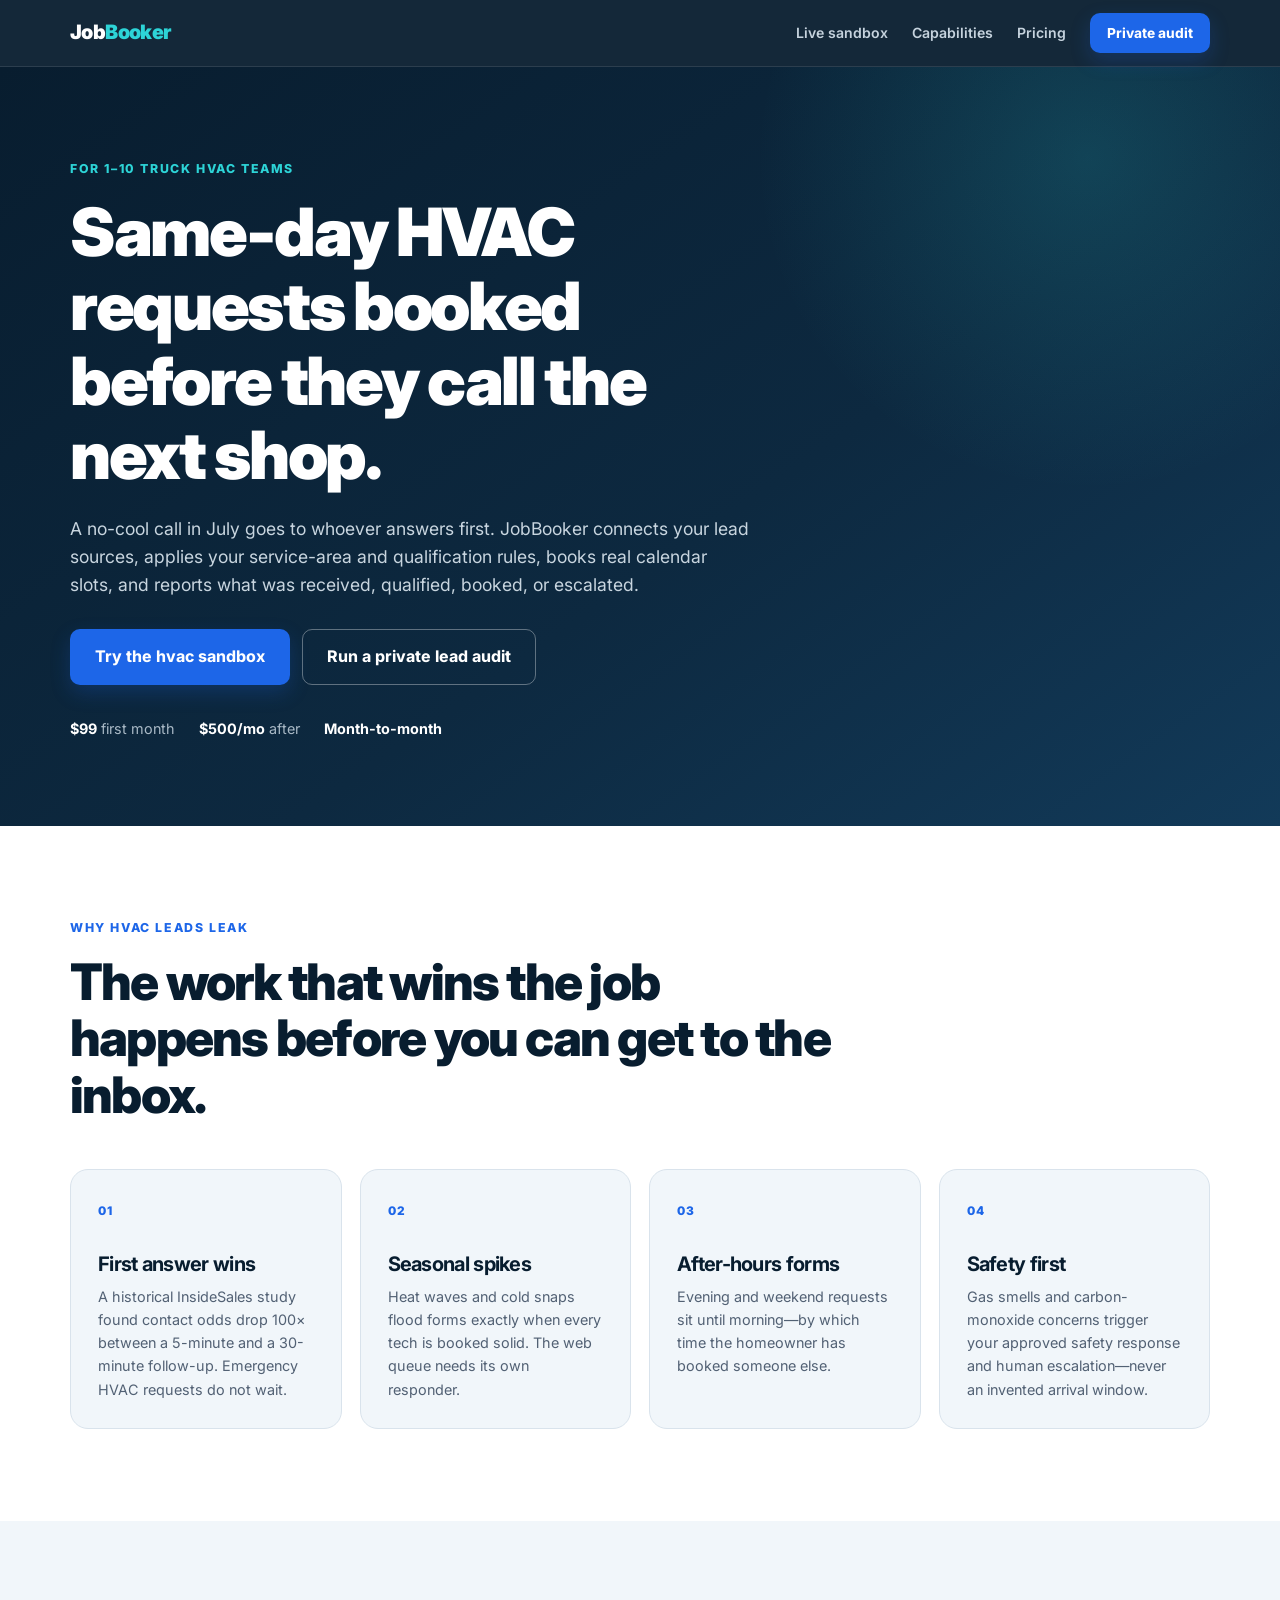
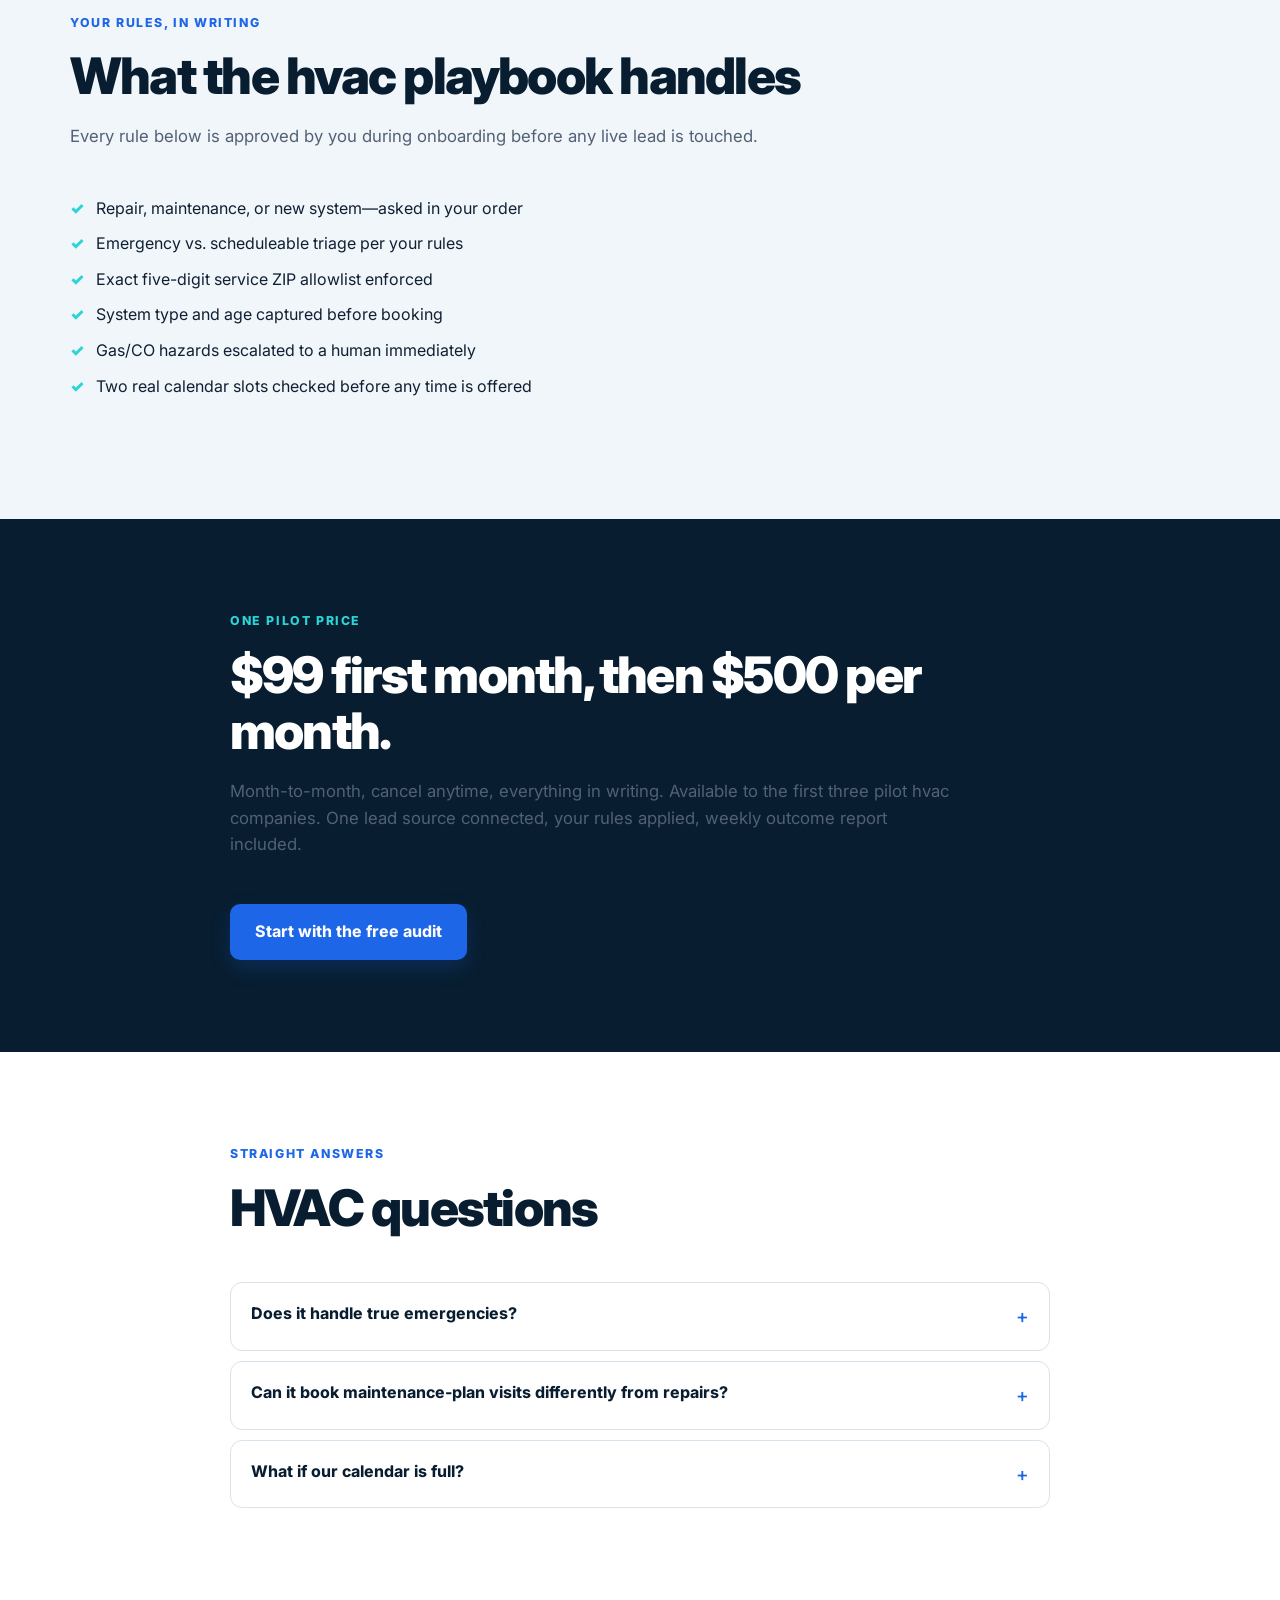
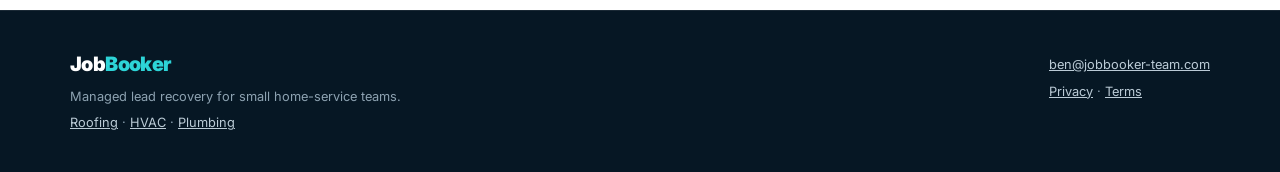
==== hvac.html @ 35c089eb "feat: add roofing, HVAC, and plumbing landing pages" ====
<!doctype html>
<html lang="en">
<head>
  <meta charset="utf-8">
  <meta name="viewport" content="width=device-width, initial-scale=1">
  <title>JobBooker for HVAC — Managed lead recovery for small HVAC teams</title>
  <meta name="description" content="Managed lead intake, HVAC-specific qualification, safe calendar booking, and outcome reporting for 1–10 truck HVAC companies. Pilot: $99 first month, then $500/month.">
  <link rel="canonical" href="https://getjobbooker.com/hvac.html">
  <link rel="icon" href="data:image/svg+xml,%3Csvg xmlns='http://www.w3.org/2000/svg' viewBox='0 0 64 64'%3E%3Crect width='64' height='64' rx='14' fill='%230b1f33'/%3E%3Ctext x='32' y='44' font-family='Arial,sans-serif' font-size='34' font-weight='800' fill='%2322d3ee' text-anchor='middle'%3EJ%3C/text%3E%3C/svg%3E">
  <meta property="og:type" content="website">
  <meta property="og:url" content="https://getjobbooker.com/hvac.html">
  <meta property="og:title" content="JobBooker for HVAC — Managed lead recovery for small HVAC teams">
  <meta property="og:description" content="Managed lead intake, HVAC-specific qualification, safe calendar booking, and outcome reporting for 1–10 truck HVAC companies. Pilot: $99 first month, then $500/month.">
  <meta property="og:image" content="https://getjobbooker.com/og-image.jpg">
  <meta name="twitter:card" content="summary_large_image">
  <script type="application/ld+json">
  {
    "@context":"https://schema.org",
    "@type":"Service",
    "name":"JobBooker managed lead-recovery pilot for hvac companies",
    "url":"https://getjobbooker.com/hvac.html",
    "description":"Managed lead intake, HVAC-specific qualification, safe calendar booking, and outcome reporting for 1–10 truck HVAC companies. Pilot: $99 first month, then $500/month.",
    "provider":{"@type":"Organization","name":"JobBooker","url":"https://getjobbooker.com/","email":"ben@jobbooker-team.com"},
    "areaServed":"US",
    "offers":{"@type":"Offer","name":"Pilot","price":"99","priceCurrency":"USD","description":"$99 first month, then $500 per month, month-to-month, for the first three pilot companies per trade."}
  }
  </script>
  <link rel="preconnect" href="https://fonts.googleapis.com">
  <link rel="preconnect" href="https://fonts.gstatic.com" crossorigin>
  <link href="https://fonts.googleapis.com/css2?family=Inter:wght@400;500;600;700;800;900&display=swap" rel="stylesheet">
  <link rel="stylesheet" href="styles.css?v=2">
</head>
<body>
  <a class="skip-link" href="#main">Skip to content</a>
  <nav aria-label="Main navigation">
    <div class="wrap nav-inner">
      <a class="logo" href="index.html" aria-label="JobBooker home">Job<span>Booker</span></a>
      <div class="nav-links">
        <a href="index.html#sandbox">Live sandbox</a>
        <a href="index.html#capabilities">Capabilities</a>
        <a href="index.html#pricing">Pricing</a>
        <a class="button button-small" href="index.html#audit">Private audit</a>
      </div>
    </div>
  </nav>

  <main id="main">
    <header class="hero">
      <div class="wrap">
        <p class="eyebrow">For 1–10 truck hvac teams</p>
        <h1>Same-day HVAC requests booked before they call the next shop.</h1>
        <p class="hero-copy">A no-cool call in July goes to whoever answers first. JobBooker connects your lead sources, applies your service-area and qualification rules, books real calendar slots, and reports what was received, qualified, booked, or escalated.</p>
        <div class="button-row">
          <a class="button button-large" href="index.html#sandbox">Try the hvac sandbox</a>
          <a class="button button-large button-outline" href="index.html#audit">Run a private lead audit</a>
        </div>
        <ul class="hero-points" aria-label="Pilot terms">
          <li><strong>$99</strong> first month</li>
          <li><strong>$500/mo</strong> after</li>
          <li><strong>Month-to-month</strong></li>
        </ul>
      </div>
    </header>

    <section class="section" id="why">
      <div class="wrap">
        <div class="section-heading">
          <p class="eyebrow">Why hvac leads leak</p>
          <h2>The work that wins the job happens before you can get to the inbox.</h2>
        </div>
        <div class="feature-grid">
          <article class="feature-card"><span>01</span><h3>First answer wins</h3><p>A historical InsideSales study found contact odds drop 100× between a 5-minute and a 30-minute follow-up. Emergency HVAC requests do not wait.</p></article>
          <article class="feature-card"><span>02</span><h3>Seasonal spikes</h3><p>Heat waves and cold snaps flood forms exactly when every tech is booked solid. The web queue needs its own responder.</p></article>
          <article class="feature-card"><span>03</span><h3>After-hours forms</h3><p>Evening and weekend requests sit until morning—by which time the homeowner has booked someone else.</p></article>
          <article class="feature-card"><span>04</span><h3>Safety first</h3><p>Gas smells and carbon-monoxide concerns trigger your approved safety response and human escalation—never an invented arrival window.</p></article>
        </div>
      </div>
    </section>

    <section class="section section-soft" id="playbook">
      <div class="wrap">
        <div class="section-heading">
          <p class="eyebrow">Your rules, in writing</p>
          <h2>What the hvac playbook handles</h2>
          <p>Every rule below is approved by you during onboarding before any live lead is touched.</p>
        </div>
        <ul class="plain-list wrap narrow">
          <li>Repair, maintenance, or new system—asked in your order</li>
          <li>Emergency vs. scheduleable triage per your rules</li>
          <li>Exact five-digit service ZIP allowlist enforced</li>
          <li>System type and age captured before booking</li>
          <li>Gas/CO hazards escalated to a human immediately</li>
          <li>Two real calendar slots checked before any time is offered</li>
        </ul>
      </div>
    </section>

    <section class="section section-dark" id="pricing">
      <div class="wrap narrow">
        <div class="section-heading">
          <p class="eyebrow">One pilot price</p>
          <h2>$99 first month, then $500 per month.</h2>
          <p>Month-to-month, cancel anytime, everything in writing. Available to the first three pilot hvac companies. One lead source connected, your rules applied, weekly outcome report included.</p>
        </div>
        <div class="button-row">
          <a class="button button-large" href="index.html#audit">Start with the free audit</a>
        </div>
      </div>
    </section>

    <section class="section" id="faq">
      <div class="wrap narrow">
        <div class="section-heading"><p class="eyebrow">Straight answers</p><h2>HVAC questions</h2></div>
        <div class="faq">
          <details><summary>Does it handle true emergencies?</summary><p>It acknowledges them in under a minute, delivers your approved safety wording, and escalates to your on-call contact. It does not promise arrival times.</p></details>
          <details><summary>Can it book maintenance-plan visits differently from repairs?</summary><p>Yes. Visit types, durations, notice windows, and availability are configured per your playbook during onboarding.</p></details>
          <details><summary>What if our calendar is full?</summary><p>The booking stays unconfirmed and escalated. The lead is told the time was not confirmed, and you get the failure path—no imaginary bookings.</p></details>
        </div>
      </div>
    </section>
  </main>

  <footer>
    <div class="wrap footer-grid">
      <div><a class="logo" href="index.html">Job<span>Booker</span></a><p>Managed lead recovery for small home-service teams.</p>
      <p><a href="roofing.html">Roofing</a> · <a href="hvac.html">HVAC</a> · <a href="plumbing.html">Plumbing</a></p></div>
      <div><p><a href="mailto:ben@jobbooker-team.com">ben@jobbooker-team.com</a></p><p><a href="privacy.html">Privacy</a> · <a href="terms.html">Terms</a></p></div>
    </div>
  </footer>
</body>
</html>
---- styles.css ----
:root {
  --navy: #081d2f;
  --navy-2: #0d2940;
  --navy-3: #123a59;
  --blue: #1d66e8;
  --blue-dark: #1553c1;
  --cyan: #2dd4d7;
  --ink: #102033;
  --muted: #526174;
  --soft: #f1f6fa;
  --white: #fff;
  --line: #d9e3ec;
  --green: #137a57;
  --amber: #9a5a03;
  --violet: #6556b3;
  --red: #b42318;
  --shadow: 0 18px 50px rgba(8, 29, 47, .12);
  --radius: 18px;
}

* { box-sizing: border-box; }
html { scroll-behavior: smooth; }
body {
  margin: 0;
  color: var(--ink);
  background: var(--white);
  font-family: Inter, -apple-system, BlinkMacSystemFont, "Segoe UI", sans-serif;
  line-height: 1.6;
  -webkit-font-smoothing: antialiased;
}
button, input, select { font: inherit; }
a { color: var(--blue); }
a:hover { color: var(--blue-dark); }
.wrap { width: min(1140px, calc(100% - 40px)); margin: 0 auto; }
.narrow { max-width: 820px; }
.sr-only {
  position: absolute;
  width: 1px;
  height: 1px;
  padding: 0;
  margin: -1px;
  overflow: hidden;
  clip: rect(0, 0, 0, 0);
  white-space: nowrap;
  border: 0;
}
.skip-link {
  position: fixed;
  left: 16px;
  top: -80px;
  z-index: 100;
  background: var(--white);
  color: var(--navy);
  padding: 10px 16px;
  border-radius: 8px;
}
.skip-link:focus { top: 12px; }
:focus-visible { outline: 3px solid var(--cyan); outline-offset: 3px; }

nav {
  position: sticky;
  z-index: 20;
  top: 0;
  color: var(--white);
  background: rgba(8, 29, 47, .95);
  border-bottom: 1px solid rgba(255,255,255,.1);
  backdrop-filter: blur(12px);
}
.nav-inner { min-height: 66px; display: flex; align-items: center; justify-content: space-between; gap: 24px; }
.logo { color: var(--white); font-size: 1.24rem; font-weight: 900; text-decoration: none; letter-spacing: -.03em; }
.logo span { color: var(--cyan); }
.nav-links { display: flex; align-items: center; gap: 24px; }
.nav-links > a:not(.button) { color: #c6d3de; font-size: .88rem; font-weight: 600; text-decoration: none; }
.nav-links > a:not(.button):hover { color: var(--white); }

.button {
  display: inline-flex;
  align-items: center;
  justify-content: center;
  min-height: 46px;
  padding: 11px 20px;
  border: 1px solid transparent;
  border-radius: 10px;
  color: var(--white);
  background: var(--blue);
  box-shadow: 0 8px 20px rgba(29, 102, 232, .22);
  font-weight: 750;
  text-decoration: none;
  cursor: pointer;
  transition: transform .15s ease, background .15s ease;
}
.button:hover { color: var(--white); background: var(--blue-dark); transform: translateY(-1px); }
.button:disabled { opacity: .55; cursor: not-allowed; transform: none; }
.button-small { min-height: 40px; padding: 8px 16px; font-size: .86rem; }
.button-large { min-height: 52px; padding: 14px 24px; }
.button-outline { color: var(--white); background: transparent; border-color: rgba(255,255,255,.34); box-shadow: none; }
.button-outline:hover { background: rgba(255,255,255,.08); }
.button-secondary { color: var(--navy); background: #d9f9f8; box-shadow: none; }
.button-secondary:hover { color: var(--navy); background: #bff1ef; }
.button-full { width: 100%; }
.button-row { display: flex; gap: 12px; flex-wrap: wrap; margin-top: 30px; }

.hero {
  color: var(--white);
  background:
    radial-gradient(circle at 85% 12%, rgba(45,212,215,.16), transparent 26%),
    linear-gradient(145deg, var(--navy) 0%, var(--navy-2) 58%, var(--navy-3) 100%);
  padding: 92px 0 86px;
}
.hero-grid { display: grid; grid-template-columns: 1.05fr .95fr; align-items: center; gap: 64px; }
.eyebrow {
  margin: 0 0 16px;
  color: var(--blue);
  font-size: .77rem;
  font-weight: 800;
  letter-spacing: .13em;
  text-transform: uppercase;
}
.hero .eyebrow, .section-dark .eyebrow { color: var(--cyan); }
h1, h2, h3 { margin-top: 0; letter-spacing: -.035em; line-height: 1.12; }
h1 { max-width: 710px; margin-bottom: 22px; font-size: clamp(2.65rem, 5.2vw, 4.85rem); font-weight: 900; }
h1 span { color: var(--cyan); }
h2 { margin-bottom: 18px; color: var(--navy); font-size: clamp(2rem, 4vw, 3.15rem); font-weight: 850; }
h3 { color: var(--navy); font-size: 1.25rem; }
.hero-copy { max-width: 680px; margin: 0; color: #c8d5df; font-size: 1.1rem; }
.hero-points { display: flex; gap: 12px 24px; flex-wrap: wrap; margin: 32px 0 0; padding: 0; list-style: none; color: #a9b9c6; font-size: .9rem; }
.hero-points strong { color: var(--white); }

.proof-panel { padding: 30px; background: rgba(255,255,255,.06); border: 1px solid rgba(255,255,255,.13); border-radius: 24px; box-shadow: var(--shadow); }
.panel-kicker { margin: 0 0 22px; color: var(--cyan); font-size: .78rem; font-weight: 800; letter-spacing: .12em; text-transform: uppercase; }
.proof-panel ol { display: grid; gap: 0; margin: 0; padding: 0; list-style: none; }
.proof-panel li { display: grid; grid-template-columns: 38px 1fr; gap: 14px; padding: 15px 0; border-top: 1px solid rgba(255,255,255,.1); }
.proof-panel li > span { color: var(--cyan); font-size: .78rem; font-weight: 800; }
.proof-panel strong { font-size: .95rem; }
.proof-panel p { margin: 3px 0 0; color: #9db0bf; font-size: .85rem; line-height: 1.45; }

.benchmark-strip { background: var(--navy); border-top: 1px solid rgba(255,255,255,.08); }
.benchmark-grid { display: grid; grid-template-columns: repeat(4, 1fr); }
.benchmark-grid a { min-height: 184px; padding: 32px 24px; color: #c5d2dc; border-left: 1px solid rgba(255,255,255,.09); text-decoration: none; }
.benchmark-grid a:last-child { border-right: 1px solid rgba(255,255,255,.09); }
.benchmark-grid strong { display: block; color: var(--cyan); font-size: 2.1rem; font-weight: 900; }
.benchmark-grid span { display: block; margin: 4px 0 10px; font-size: .86rem; line-height: 1.4; }
.benchmark-grid small { color: #718797; font-size: .68rem; }
.benchmark-grid a:hover { background: rgba(255,255,255,.035); }

.section { padding: 92px 0; }
.section-soft { background: var(--soft); }
.section-dark { color: var(--white); background: var(--navy); }
.section-dark h2 { color: var(--white); }
.section-heading { max-width: 790px; margin-bottom: 46px; }
.section-heading > p:last-child, .section-intro { max-width: 720px; margin: 0; color: var(--muted); font-size: 1.05rem; }
.section-dark .section-intro { color: #a9bac7; }
.dark-copy { color: var(--muted); }
.feature-grid { display: grid; grid-template-columns: repeat(4, 1fr); gap: 18px; }
.feature-card { padding: 27px; background: var(--soft); border: 1px solid var(--line); border-radius: var(--radius); }
.feature-card > span { display: inline-block; margin-bottom: 32px; color: var(--blue); font-size: .74rem; font-weight: 850; letter-spacing: .12em; text-transform: uppercase; }
.feature-card h3 { margin-bottom: 10px; }
.feature-card p { margin: 0; color: var(--muted); font-size: .9rem; }

.sandbox-grid { display: grid; grid-template-columns: .8fr 1.2fr; gap: 70px; align-items: center; }
.plain-list { margin: 28px 0; padding: 0; list-style: none; }
.plain-list li { position: relative; margin: 10px 0; padding-left: 26px; color: #c3d0da; }
.plain-list li::before { position: absolute; left: 0; color: var(--cyan); content: "✓"; font-weight: 900; }
.section-soft .plain-list li, .section .plain-list li { color: var(--ink); }
.section-dark .plain-list li { color: #c3d0da; }
.privacy-warning { padding: 14px 16px; color: #b9cad5; background: rgba(45,212,215,.08); border: 1px solid rgba(45,212,215,.25); border-radius: 10px; font-size: .86rem; }
.privacy-warning strong { color: var(--white); }
.sandbox-card { overflow: hidden; color: var(--ink); background: var(--white); border-radius: 22px; box-shadow: 0 28px 70px rgba(0,0,0,.25); }
.sandbox-toolbar { display: grid; grid-template-columns: auto 1fr auto; gap: 12px; align-items: center; padding: 16px 18px; background: #edf4f8; border-bottom: 1px solid var(--line); }
.sandbox-toolbar label { font-size: .8rem; font-weight: 750; }
.sandbox-toolbar select { min-height: 40px; padding: 7px 10px; color: var(--ink); background: var(--white); border: 1px solid #c8d7e1; border-radius: 8px; }
.chat-log { display: flex; flex-direction: column; gap: 10px; min-height: 390px; max-height: 500px; padding: 22px; overflow-y: auto; background: #f8fbfd; }
.chat-empty { margin: auto; color: var(--muted); text-align: center; }
.chat-message { max-width: 82%; margin: 0; padding: 11px 14px; border-radius: 15px; font-size: .9rem; line-height: 1.45; }
.chat-message.assistant { align-self: flex-start; color: var(--ink); background: var(--white); border: 1px solid var(--line); border-bottom-left-radius: 4px; }
.chat-message.user { align-self: flex-end; color: var(--white); background: var(--blue); border-bottom-right-radius: 4px; }
.chat-form { display: grid; grid-template-columns: 1fr auto; gap: 10px; padding: 14px 16px 8px; border-top: 1px solid var(--line); }
.chat-form input { min-width: 0; }
.sandbox-card > .form-status { min-height: 30px; margin: 0; padding: 4px 18px 13px; }

input, select {
  width: 100%;
  min-height: 46px;
  padding: 10px 12px;
  color: var(--ink);
  background: var(--white);
  border: 1px solid #c7d4df;
  border-radius: 9px;
}
input:focus, select:focus { border-color: var(--blue); outline: 3px solid rgba(29,102,232,.14); }

.fit-grid { display: grid; grid-template-columns: 1fr 1fr; gap: 22px; }
.fit-card { padding: 34px; background: var(--white); border: 1px solid var(--line); border-radius: var(--radius); box-shadow: 0 8px 30px rgba(8,29,47,.06); }
.fit-primary { border-top: 4px solid var(--blue); }
.fit-label { margin: 0 0 28px; color: var(--blue); font-size: .74rem; font-weight: 850; letter-spacing: .11em; text-transform: uppercase; }
.fit-card ul, .price-card ul { margin: 22px 0 0; padding: 0; list-style: none; }
.fit-card li, .price-card li { position: relative; margin: 12px 0; padding-left: 26px; color: var(--muted); }
.fit-card li::before, .price-card li::before { position: absolute; left: 0; color: var(--green); content: "✓"; font-weight: 900; }
.source-note { margin: 28px 0 0; color: var(--muted); font-size: .79rem; }

.capability-table-wrap { overflow-x: auto; background: var(--white); border: 1px solid var(--line); border-radius: var(--radius); box-shadow: var(--shadow); }
.capability-table { width: 100%; min-width: 760px; border-collapse: collapse; }
.capability-table th, .capability-table td { padding: 17px 20px; text-align: left; vertical-align: top; border-bottom: 1px solid var(--line); }
.capability-table th { color: var(--white); background: var(--navy); font-size: .78rem; letter-spacing: .07em; text-transform: uppercase; }
.capability-table td { font-size: .88rem; }
.capability-table td:last-child { color: var(--muted); }
.capability-table tr:last-child td { border-bottom: 0; }
.status { display: inline-block; min-width: 96px; padding: 5px 9px; border-radius: 999px; font-size: .7rem; font-weight: 800; text-align: center; }
.status.live { color: #07543c; background: #dff7ed; }
.status.onboarding { color: #714300; background: #fff0cf; }
.status.planned { color: #493e8a; background: #ece9ff; }

.calculator { display: grid; grid-template-columns: 1.2fr .8fr; gap: 34px; padding: 38px; background: var(--soft); border: 1px solid var(--line); border-radius: 22px; }
.calculator-inputs label { display: flex; justify-content: space-between; gap: 16px; margin: 20px 0 7px; color: var(--navy); font-size: .9rem; font-weight: 700; }
.calculator-inputs label:first-child { margin-top: 0; }
.calculator-inputs output { color: var(--blue); }
.calculator-inputs input[type="range"] { min-height: auto; padding: 0; accent-color: var(--blue); border: 0; outline: none; }
.calculator-result { padding: 28px; color: var(--white); background: var(--navy); border-radius: 17px; }
.calculator-result p { margin: 0; color: #8fa5b5; font-size: .78rem; }
.calculator-result strong { display: block; margin: 0 0 16px; color: var(--cyan); font-size: 1.75rem; }
.calculator-result small { display: block; margin-top: 20px; color: #7e95a6; line-height: 1.45; }

.pricing-layout { display: grid; grid-template-columns: 1fr .85fr; gap: 70px; align-items: center; }
.pricing-layout h2 { color: var(--white); }
.price-card { padding: 36px; color: var(--ink); background: var(--white); border-radius: 22px; box-shadow: 0 28px 70px rgba(0,0,0,.28); }
.price-label { margin: 0 0 18px; color: var(--blue); font-size: .77rem; font-weight: 850; letter-spacing: .12em; text-transform: uppercase; }
.price { display: flex; align-items: baseline; gap: 10px; }
.price strong { color: var(--navy); font-size: 3.4rem; letter-spacing: -.06em; line-height: 1; }
.price span { color: var(--muted); font-size: .85rem; }
.price-next { margin-top: 13px; padding-top: 18px; border-top: 1px solid var(--line); }
.price-next strong { font-size: 2rem; }
.price-card > p:last-child { margin: 22px 0 0; padding-top: 18px; color: var(--muted); border-top: 1px solid var(--line); font-size: .78rem; }

.audit-layout { display: grid; grid-template-columns: .8fr 1.2fr; gap: 60px; align-items: start; }
.audit-steps { margin: 30px 0; padding: 0; list-style: none; }
.audit-steps li { display: grid; grid-template-columns: 34px 1fr; gap: 14px; margin: 18px 0; }
.audit-steps li > span { display: grid; width: 30px; height: 30px; place-items: center; color: var(--white); background: var(--blue); border-radius: 50%; font-size: .78rem; font-weight: 800; }
.audit-steps p { margin: 2px 0 0; color: var(--muted); font-size: .86rem; }
.audit-card { padding: 30px; background: var(--white); border: 1px solid var(--line); border-radius: 22px; box-shadow: var(--shadow); }
.audit-card label, .file-panel > label { display: block; margin: 15px 0 6px; color: var(--navy); font-size: .78rem; font-weight: 750; }
.file-panel { padding: 20px; background: var(--soft); border: 1px dashed #adc2d2; border-radius: 13px; }
.file-panel > label { margin-top: 0; }
.form-grid { display: grid; grid-template-columns: 1fr 1fr; gap: 0 14px; }
.form-status { min-height: 22px; color: var(--muted); font-size: .76rem; }
.form-status.error { color: var(--red); font-weight: 650; }
.form-status.success { color: var(--green); font-weight: 650; }
.metric-preview { display: grid; grid-template-columns: repeat(4, 1fr); gap: 8px; margin: 16px 0 0; }
.metric-preview div { padding: 10px; background: var(--white); border-radius: 8px; }
.metric-preview dt { color: var(--muted); font-size: .68rem; }
.metric-preview dd { margin: 1px 0 0; color: var(--navy); font-weight: 800; }
.check-row { display: grid !important; grid-template-columns: 20px 1fr; gap: 10px; align-items: start; margin-top: 20px !important; color: var(--muted) !important; font-weight: 500 !important; line-height: 1.45; }
.check-row input { width: 18px; min-height: 18px; margin: 2px 0 0; }
.legal-note { margin: 12px 0 20px; color: var(--muted); font-size: .7rem; }

.faq details { margin-bottom: 10px; background: var(--white); border: 1px solid var(--line); border-radius: 12px; }
.faq summary { display: flex; justify-content: space-between; gap: 16px; padding: 18px 20px; color: var(--navy); font-weight: 750; cursor: pointer; list-style: none; }
.faq summary::-webkit-details-marker { display: none; }
.faq summary::after { color: var(--blue); content: "+"; font-size: 1.2rem; font-weight: 500; }
.faq details[open] summary::after { content: "−"; }
.faq details p { margin: 0; padding: 0 20px 20px; color: var(--muted); font-size: .9rem; }

footer { padding: 38px 0; color: #8da2b1; background: #061724; border-top: 1px solid rgba(255,255,255,.08); }
.footer-grid { display: flex; justify-content: space-between; gap: 28px; }
footer p { margin: 6px 0 0; font-size: .8rem; }
footer a { color: #bbcbd6; }

.legal-page { background: var(--soft); }
.legal-header { padding: 72px 0 55px; color: var(--white); background: var(--navy); }
.legal-header h1 { font-size: clamp(2.3rem, 5vw, 4rem); }
.legal-content { max-width: 820px; margin: 0 auto; padding: 62px 20px 90px; }
.legal-content section { margin-bottom: 40px; }
.legal-content h2 { font-size: 1.5rem; }
.legal-content h3 { margin: 24px 0 8px; font-size: 1rem; }
.legal-content p, .legal-content li { color: var(--muted); }

@media (max-width: 980px) {
  .nav-links > a:not(.button) { display: none; }
  .hero-grid, .sandbox-grid, .pricing-layout, .audit-layout { grid-template-columns: 1fr; }
  .hero-grid { gap: 48px; }
  .proof-panel { max-width: 650px; }
  .benchmark-grid { grid-template-columns: 1fr 1fr; }
  .benchmark-grid a:nth-child(3) { border-top: 1px solid rgba(255,255,255,.09); }
  .benchmark-grid a:nth-child(4) { border-top: 1px solid rgba(255,255,255,.09); }
  .feature-grid { grid-template-columns: 1fr 1fr; }
  .sandbox-grid, .pricing-layout, .audit-layout { gap: 44px; }
}

@media (max-width: 680px) {
  .wrap { width: min(100% - 28px, 1140px); }
  .section { padding: 68px 0; }
  .hero { padding: 66px 0 62px; }
  .nav-inner { min-height: 60px; }
  .nav-links .button { padding: 8px 12px; }
  .button-row { align-items: stretch; flex-direction: column; }
  .button-row .button { width: 100%; }
  .hero-points { display: grid; grid-template-columns: 1fr 1fr; }
  .proof-panel { padding: 22px; }
  .benchmark-grid, .feature-grid, .fit-grid, .calculator, .form-grid { grid-template-columns: 1fr; }
  .benchmark-grid a { min-height: auto; padding: 24px 18px; border-top: 1px solid rgba(255,255,255,.09); }
  .benchmark-grid a:first-child { border-top: 0; }
  .sandbox-toolbar { grid-template-columns: 1fr 1fr; }
  .sandbox-toolbar label { grid-column: 1 / -1; }
  .chat-log { min-height: 340px; }
  .calculator, .audit-card { padding: 22px; }
  .metric-preview { grid-template-columns: 1fr 1fr; }
  .footer-grid { flex-direction: column; }
}

@media (prefers-reduced-motion: reduce) {
  html { scroll-behavior: auto; }
  *, *::before, *::after { transition-duration: .01ms !important; animation-duration: .01ms !important; }
}
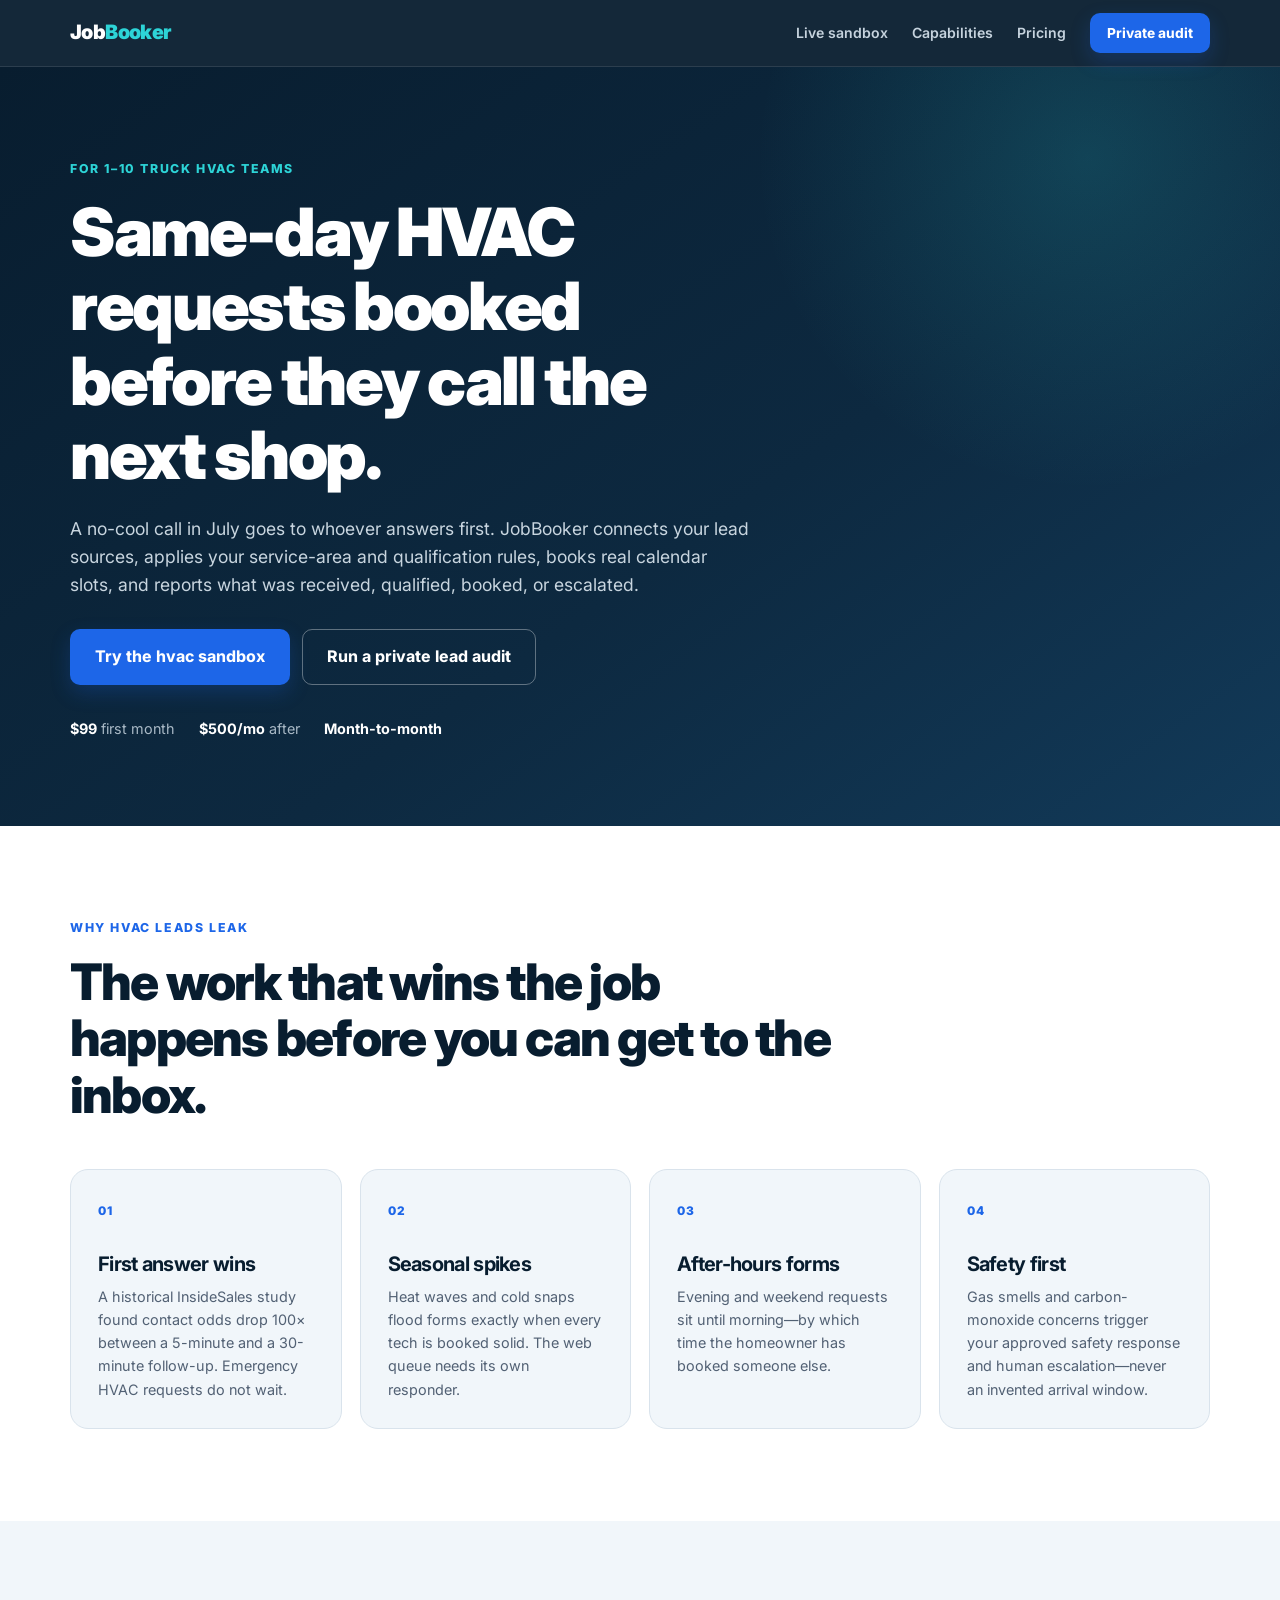
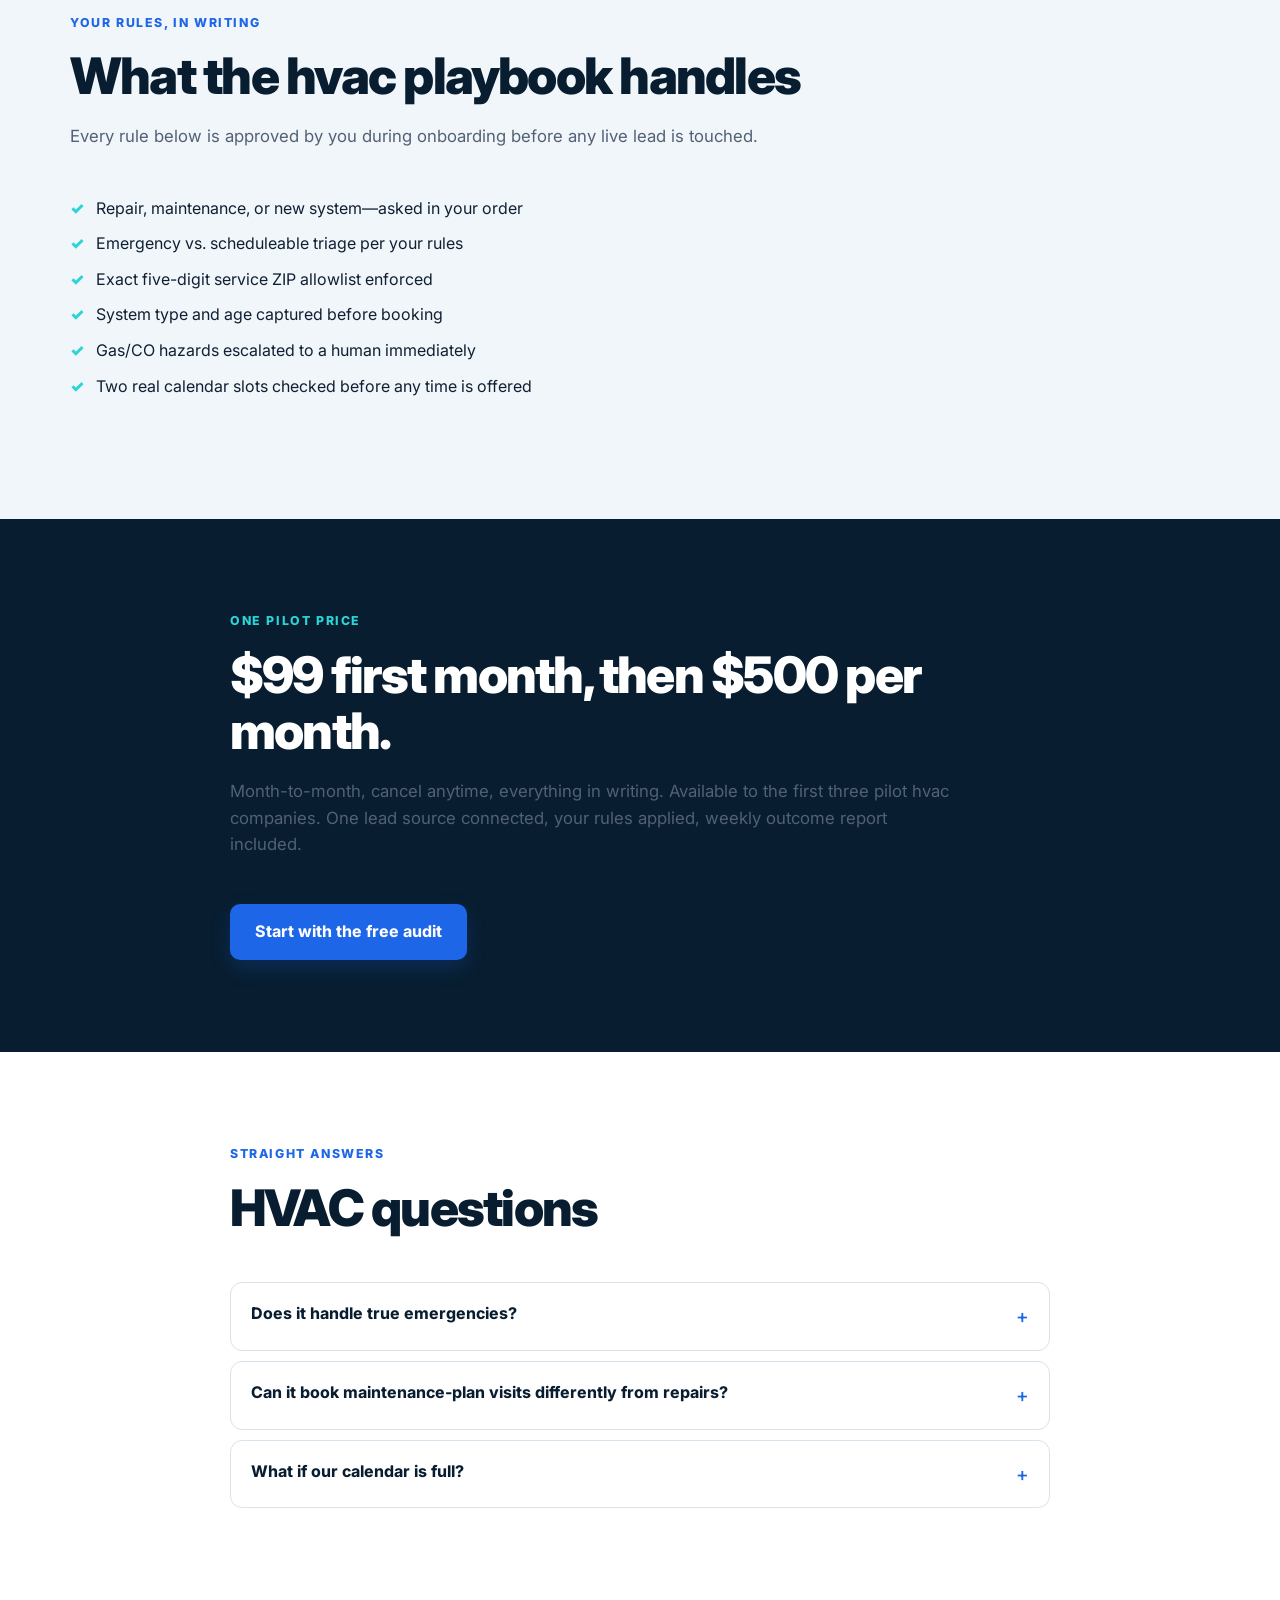
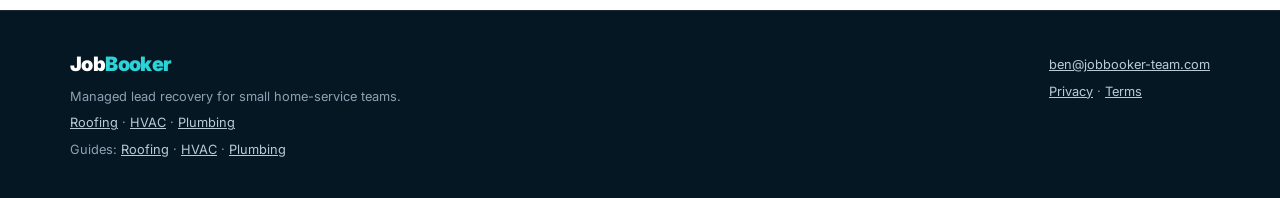
==== commit aca21a22: "feat: add speed-to-lead guides for roofing, HVAC, and plumbing" ====
--- a/hvac.html
+++ b/hvac.html
@@ -28,7 +28,7 @@
   <link rel="preconnect" href="https://fonts.googleapis.com">
   <link rel="preconnect" href="https://fonts.gstatic.com" crossorigin>
   <link href="https://fonts.googleapis.com/css2?family=Inter:wght@400;500;600;700;800;900&display=swap" rel="stylesheet">
-  <link rel="stylesheet" href="styles.css?v=2">
+  <link rel="stylesheet" href="styles.css?v=3">
 </head>
 <body>
   <a class="skip-link" href="#main">Skip to content</a>
@@ -123,7 +123,8 @@
   <footer>
     <div class="wrap footer-grid">
       <div><a class="logo" href="index.html">Job<span>Booker</span></a><p>Managed lead recovery for small home-service teams.</p>
-      <p><a href="roofing.html">Roofing</a> · <a href="hvac.html">HVAC</a> · <a href="plumbing.html">Plumbing</a></p></div>
+      <p><a href="roofing.html">Roofing</a> · <a href="hvac.html">HVAC</a> · <a href="plumbing.html">Plumbing</a></p>
+      <p>Guides: <a href="roofing-speed-to-lead.html">Roofing</a> · <a href="hvac-speed-to-lead.html">HVAC</a> · <a href="plumbing-speed-to-lead.html">Plumbing</a></p></div>
       <div><p><a href="mailto:ben@jobbooker-team.com">ben@jobbooker-team.com</a></p><p><a href="privacy.html">Privacy</a> · <a href="terms.html">Terms</a></p></div>
     </div>
   </footer>
--- a/styles.css
+++ b/styles.css
@@ -268,6 +268,7 @@
 .legal-header { padding: 72px 0 55px; color: var(--white); background: var(--navy); }
 .legal-header h1 { font-size: clamp(2.3rem, 5vw, 4rem); }
 .legal-content { max-width: 820px; margin: 0 auto; padding: 62px 20px 90px; }
+.legal-content h1 { font-size: clamp(2rem, 4vw, 3rem); }
 .legal-content section { margin-bottom: 40px; }
 .legal-content h2 { font-size: 1.5rem; }
 .legal-content h3 { margin: 24px 0 8px; font-size: 1rem; }
